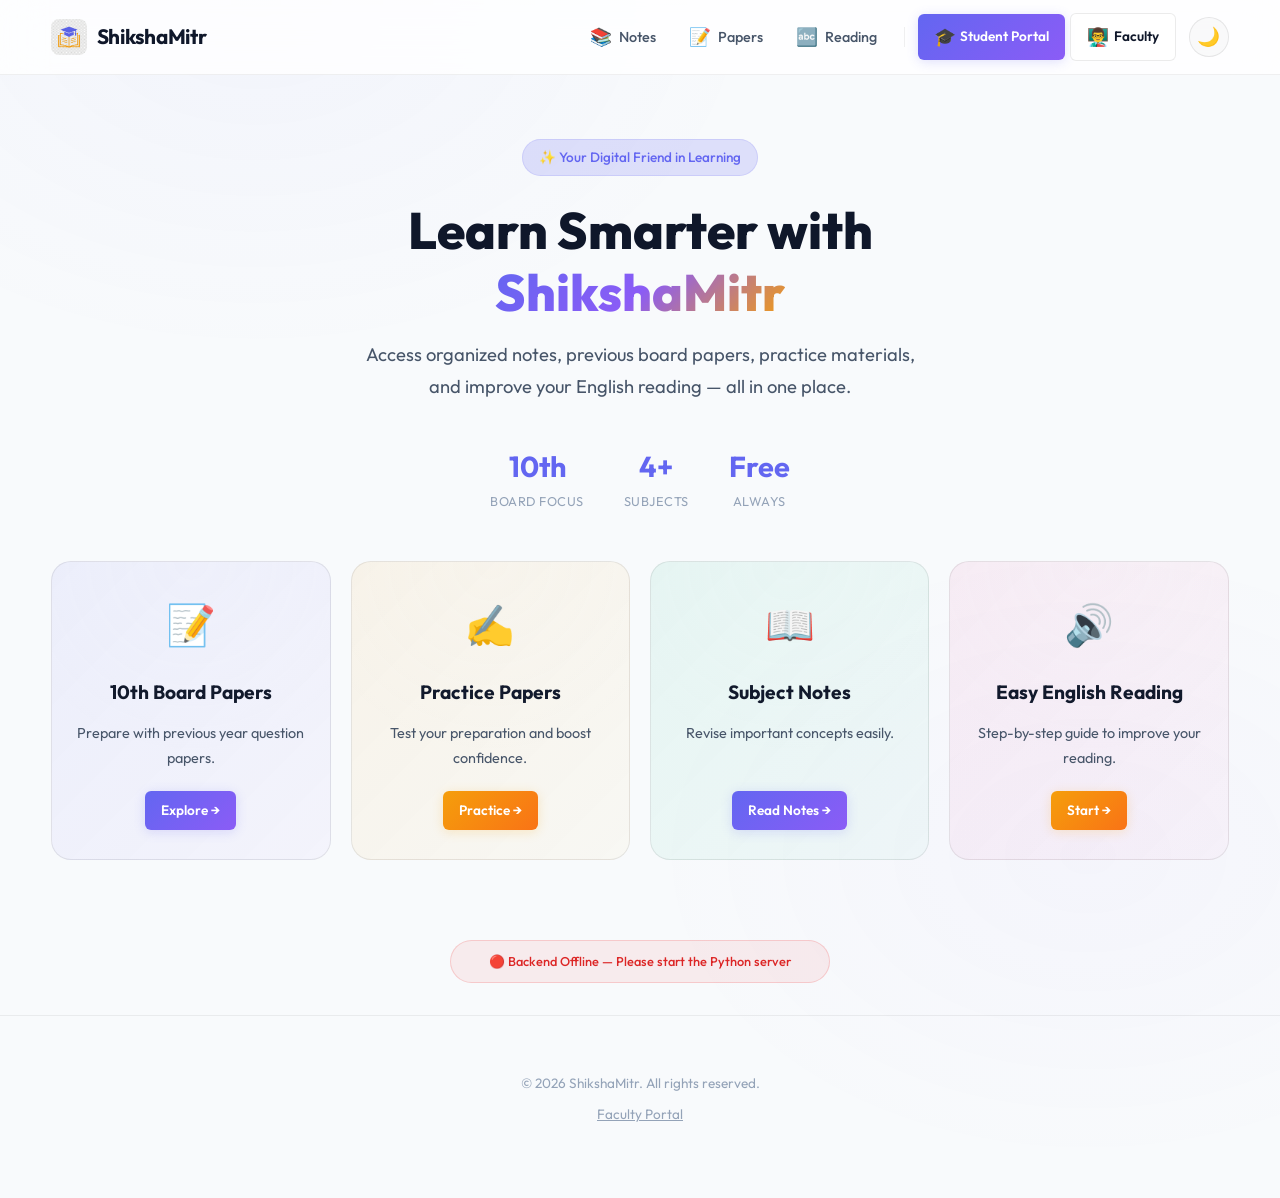
==== frontend/index.html @ e5d7d369 "feat: complete Phase 2 - real-time WebSockets, quizzes player and faculty quiz builder" ====
<!DOCTYPE html>
<html lang="en">
<head>
    <!-- Google tag (gtag.js) -->
    <script async src="https://www.googletagmanager.com/gtag/js?id=G-2N8TR3HLN2"></script>
    <script>
      window.dataLayer = window.dataLayer || [];
      function gtag(){dataLayer.push(arguments);}
      gtag('js', new Date());

      gtag('config', 'G-2N8TR3HLN2');
    </script>
    <meta charset="UTF-8">
    <meta name="viewport" content="width=device-width, initial-scale=1.0, viewport-fit=cover">
    <meta name="description" content="ShikshaMitr - Your digital friend in learning. Access notes, board papers, practice materials and improve English reading.">
    <meta name="theme-color" content="#6366F1">
    <meta name="apple-mobile-web-app-capable" content="yes">
    <meta name="apple-mobile-web-app-status-bar-style" content="default">
    <title>ShikshaMitr - Your Digital Friend in Learning</title>
    <link rel="icon" type="image/png" href="images/logo-icon.png">
    <link rel="apple-touch-icon" href="images/logo-icon.png">
    <link rel="manifest" href="manifest.json">
    <link rel="stylesheet" href="css/style.css">
    <script src="js/theme.js"></script>
</head>
<body>
    <header>
        <div class="container header-container">
            <a href="index.html" class="logo-link">
                <img src="images/logo-icon.png" alt="ShikshaMitr" class="header-logo">
                <span class="logo-text">ShikshaMitr</span>
            </a>
            <nav class="nav-links">
                <a href="materials.html?type=notes" class="nav-link">
                    <span class="nav-icon">📚</span>
                    <span>Notes</span>
                </a>
                <a href="materials.html?type=board_paper" class="nav-link">
                    <span class="nav-icon">📝</span>
                    <span>Papers</span>
                </a>
                <a href="reading.html" class="nav-link">
                    <span class="nav-icon">🔤</span>
                    <span>Reading</span>
                </a>
                <div style="width: 1px; height: 20px; background: var(--border-subtle); margin: 0 0.5rem;"></div>
                <a href="student-login.html" class="btn btn-primary btn-sm" style="display: flex; gap: 0.3rem;"><span class="nav-icon">🎓</span> Student Portal</a>
                <a href="faculty.html" class="btn btn-ghost btn-sm" style="display: flex; gap: 0.3rem;"><span class="nav-icon">👨‍🏫</span> Faculty</a>
                <button id="theme-toggle-btn" class="theme-toggle" aria-label="Toggle theme">🌙</button>
            </nav>
        </div>
    </header>

    <main class="container">
        <section class="hero">
            <div class="hero-badge">
                ✨ Your Digital Friend in Learning
            </div>
            <h1>
                Learn Smarter with<br>
                <span class="gradient-text">ShikshaMitr</span>
            </h1>
            <p>Access organized notes, previous board papers, practice materials, and improve your English reading — all in one place.</p>

            <div class="hero-stats">
                <div class="stat-item">
                    <div class="stat-number">10th</div>
                    <div class="stat-label">Board Focus</div>
                </div>
                <div class="stat-item">
                    <div class="stat-number">4+</div>
                    <div class="stat-label">Subjects</div>
                </div>
                <div class="stat-item">
                    <div class="stat-number">Free</div>
                    <div class="stat-label">Always</div>
                </div>
            </div>
        </section>

        <section class="features">
            <a href="materials.html?type=board_paper" class="feature-card" id="board-papers">
                <span class="card-icon">📝</span>
                <h3>10th Board Papers</h3>
                <p>Prepare with previous year question papers.</p>
                <span class="btn btn-sm">Explore →</span>
            </a>
            
            <a href="materials.html?type=practice_paper" class="feature-card" id="practice-papers">
                <span class="card-icon">✍️</span>
                <h3>Practice Papers</h3>
                <p>Test your preparation and boost confidence.</p>
                <span class="btn btn-sm btn-accent">Practice →</span>
            </a>

            <a href="materials.html?type=notes" class="feature-card" id="study-notes">
                <span class="card-icon">📖</span>
                <h3>Subject Notes</h3>
                <p>Revise important concepts easily.</p>
                <span class="btn btn-sm">Read Notes →</span>
            </a>

            <a href="reading.html" class="feature-card" id="english-reading">
                <span class="card-icon">🔊</span>
                <h3>Easy English Reading</h3>
                <p>Step-by-step guide to improve your reading.</p>
                <span class="btn btn-sm btn-accent">Start →</span>
            </a>
        </section>

        <section id="api-status-section" class="api-status hidden">
            <p id="api-message">Checking server status...</p>
        </section>
    </main>

    <footer>
        <div class="container text-center text-muted" style="padding-top: 1rem; padding-bottom: 2rem;">
            <p>&copy; 2026 ShikshaMitr. All rights reserved.</p>
            <p style="margin-top: 0.5rem; font-size: 0.85rem;"><a href="faculty.html" style="color: inherit; text-decoration: underline;">Faculty Portal</a></p>
        </div>
    </footer>

    <script src="js/ws-client.js"></script>
    <script src="js/app.js"></script>

    <!-- Bottom Navigation (Mobile) -->
    <nav class="bottom-nav">
        <a href="index.html" class="bottom-nav-link active">
            <span class="bnav-icon">🏠</span>
            Home
        </a>
        <a href="materials.html?type=notes" class="bottom-nav-link">
            <span class="bnav-icon">📚</span>
            Notes
        </a>
        <a href="student-login.html" class="bottom-nav-link">
            <span class="bnav-icon">🎓</span>
            Student
        </a>
        <a href="reading.html" class="bottom-nav-link">
            <span class="bnav-icon">🔤</span>
            Reading
        </a>
        <a href="faculty.html" class="bottom-nav-link">
            <span class="bnav-icon">👨‍🏫</span>
            Faculty
        </a>
        <button id="bottom-theme-toggle" class="bottom-nav-theme-btn" aria-label="Toggle theme">
            <span class="bnav-icon">🌙</span>
            Theme
        </button>
    </nav>
</body>
</html>
---- frontend/css/style.css ----
/* ============================
   ShikshaMitr Design System
   Light + Dark Theme Support
   Modern, Premium, Mobile-First
   ============================ */

@import url('https://fonts.googleapis.com/css2?family=Outfit:wght@300;400;500;600;700;800&display=swap');

/* --- Light Theme (Default) --- */
:root {
    /* Primary Palette */
    --primary: #6366F1;
    --primary-light: #818CF8;
    --primary-dark: #4F46E5;
    --primary-glow: rgba(99, 102, 241, 0.18);

    /* Accent */
    --accent: #F59E0B;
    --accent-light: #FBBF24;
    --accent-dark: #D97706;

    /* Surfaces */
    --bg-body: #F8FAFC;
    --bg-surface: rgba(0, 0, 0, 0.02);
    --bg-card: #FFFFFF;
    --bg-card-hover: #F1F5F9;
    --bg-glass: rgba(255, 255, 255, 0.7);
    --bg-header: rgba(255, 255, 255, 0.8);

    /* Text */
    --text-primary: #0F172A;
    --text-secondary: #475569;
    --text-muted: #94A3B8;

    /* Borders */
    --border-subtle: rgba(0, 0, 0, 0.06);
    --border-card: rgba(0, 0, 0, 0.08);

    /* Misc */
    --radius-sm: 8px;
    --radius-md: 14px;
    --radius-lg: 20px;
    --radius-xl: 28px;
    --shadow-card: 0 4px 24px rgba(0, 0, 0, 0.06);
    --shadow-card-hover: 0 8px 32px rgba(0, 0, 0, 0.1);
    --shadow-glow: 0 0 40px rgba(99, 102, 241, 0.1);
    --transition-fast: 0.2s cubic-bezier(0.4, 0, 0.2, 1);
    --transition-smooth: 0.4s cubic-bezier(0.4, 0, 0.2, 1);

    /* Card Gradient Overlays */
    --gradient-card-1: linear-gradient(135deg, rgba(99, 102, 241, 0.08), rgba(139, 92, 246, 0.04));
    --gradient-card-2: linear-gradient(135deg, rgba(245, 158, 11, 0.08), rgba(251, 191, 36, 0.04));
    --gradient-card-3: linear-gradient(135deg, rgba(16, 185, 129, 0.08), rgba(52, 211, 153, 0.04));
    --gradient-card-4: linear-gradient(135deg, rgba(236, 72, 153, 0.08), rgba(244, 114, 182, 0.04));

    /* Button Gradients */
    --gradient-btn: linear-gradient(135deg, var(--primary) 0%, #8B5CF6 100%);
    --gradient-accent-btn: linear-gradient(135deg, var(--accent) 0%, #F97316 100%);

    /* Gradient Text */
    --gradient-text: linear-gradient(135deg, var(--primary), #8B5CF6, var(--accent));

    /* Status */
    --status-ok-bg: rgba(16, 185, 129, 0.08);
    --status-ok-text: #059669;
    --status-ok-border: rgba(16, 185, 129, 0.2);
    --status-error-bg: rgba(239, 68, 68, 0.08);
    --status-error-text: #DC2626;
    --status-error-border: rgba(239, 68, 68, 0.2);

    /* Select dropdown */
    --select-arrow: url("data:image/svg+xml,%3Csvg xmlns='http://www.w3.org/2000/svg' width='12' height='12' fill='%23475569' viewBox='0 0 16 16'%3E%3Cpath d='M8 11L3 6h10z'/%3E%3C/svg%3E");
    --select-option-bg: #FFFFFF;

    /* Badge */
    --badge-standard-bg: rgba(99, 102, 241, 0.1);
    --badge-standard-text: var(--primary);
    --badge-subject-bg: rgba(245, 158, 11, 0.1);
    --badge-subject-text: var(--accent-dark);

    /* Reading Step */
    --step-completed-bg: rgba(16, 185, 129, 0.08);
    --step-completed-text: #059669;

    /* Ambient Glow */
    --ambient-1: rgba(99, 102, 241, 0.04);
    --ambient-2: rgba(139, 92, 246, 0.03);

    /* Theme toggle */
    --toggle-bg: var(--bg-surface);
    --toggle-icon-show: "🌙";
    --toggle-icon-hide: "☀️";
}

/* --- Dark Theme --- */
[data-theme="dark"] {
    --primary: #818CF8;
    --primary-light: #A5B4FC;
    --primary-dark: #6366F1;
    --primary-glow: rgba(129, 140, 248, 0.25);

    --accent: #FBBF24;
    --accent-light: #FCD34D;
    --accent-dark: #F59E0B;

    --bg-body: #0F0F1A;
    --bg-surface: rgba(255, 255, 255, 0.04);
    --bg-card: rgba(255, 255, 255, 0.06);
    --bg-card-hover: rgba(255, 255, 255, 0.1);
    --bg-glass: rgba(255, 255, 255, 0.08);
    --bg-header: rgba(15, 15, 26, 0.75);

    --text-primary: #F1F5F9;
    --text-secondary: #94A3B8;
    --text-muted: #64748B;

    --border-subtle: rgba(255, 255, 255, 0.06);
    --border-card: rgba(255, 255, 255, 0.08);

    --shadow-card: 0 4px 24px rgba(0, 0, 0, 0.3);
    --shadow-card-hover: 0 8px 32px rgba(0, 0, 0, 0.4);
    --shadow-glow: 0 0 40px rgba(129, 140, 248, 0.15);

    --gradient-card-1: linear-gradient(135deg, rgba(99, 102, 241, 0.15), rgba(139, 92, 246, 0.08));
    --gradient-card-2: linear-gradient(135deg, rgba(245, 158, 11, 0.15), rgba(251, 191, 36, 0.08));
    --gradient-card-3: linear-gradient(135deg, rgba(16, 185, 129, 0.15), rgba(52, 211, 153, 0.08));
    --gradient-card-4: linear-gradient(135deg, rgba(236, 72, 153, 0.15), rgba(244, 114, 182, 0.08));

    --gradient-text: linear-gradient(135deg, var(--primary-light), #C084FC, var(--accent-light));

    --status-ok-bg: rgba(16, 185, 129, 0.1);
    --status-ok-text: #34D399;
    --status-ok-border: rgba(16, 185, 129, 0.2);
    --status-error-bg: rgba(239, 68, 68, 0.1);
    --status-error-text: #F87171;
    --status-error-border: rgba(239, 68, 68, 0.2);

    --select-arrow: url("data:image/svg+xml,%3Csvg xmlns='http://www.w3.org/2000/svg' width='12' height='12' fill='%2394A3B8' viewBox='0 0 16 16'%3E%3Cpath d='M8 11L3 6h10z'/%3E%3C/svg%3E");
    --select-option-bg: #1E1E2E;

    --badge-standard-bg: rgba(129, 140, 248, 0.15);
    --badge-standard-text: var(--primary-light);
    --badge-subject-bg: rgba(251, 191, 36, 0.15);
    --badge-subject-text: var(--accent-light);

    --step-completed-bg: rgba(16, 185, 129, 0.1);
    --step-completed-text: #34D399;

    --ambient-1: rgba(99, 102, 241, 0.08);
    --ambient-2: rgba(139, 92, 246, 0.06);
}

/* --- Reset & Base --- */
*, *::before, *::after {
    margin: 0;
    padding: 0;
    box-sizing: border-box;
}

html {
    scroll-behavior: smooth;
}

body {
    font-family: 'Outfit', -apple-system, BlinkMacSystemFont, sans-serif;
    background-color: var(--bg-body);
    color: var(--text-primary);
    line-height: 1.7;
    min-height: 100vh;
    overflow-x: hidden;
    position: relative;
    transition: background-color 0.3s ease, color 0.3s ease;
}

/* Ambient background glow */
body::before {
    content: '';
    position: fixed;
    top: -40%;
    left: -20%;
    width: 80%;
    height: 80%;
    background: radial-gradient(ellipse, var(--ambient-1) 0%, transparent 70%);
    pointer-events: none;
    z-index: 0;
}

body::after {
    content: '';
    position: fixed;
    bottom: -30%;
    right: -20%;
    width: 70%;
    height: 70%;
    background: radial-gradient(ellipse, var(--ambient-2) 0%, transparent 70%);
    pointer-events: none;
    z-index: 0;
}

.container {
    width: 92%;
    max-width: 1200px;
    margin: 0 auto;
    position: relative;
    z-index: 1;
}

a {
    text-decoration: none;
    color: inherit;
}

/* --- Header / Navbar --- */
header {
    position: sticky;
    top: 0;
    z-index: 100;
    background: var(--bg-header);
    backdrop-filter: blur(20px);
    -webkit-backdrop-filter: blur(20px);
    border-bottom: 1px solid var(--border-subtle);
    padding: 0.8rem 0;
    transition: background-color 0.3s ease;
}

.header-container {
    display: flex;
    justify-content: space-between;
    align-items: center;
}

.logo-link {
    display: flex;
    align-items: center;
    gap: 0.6rem;
    text-decoration: none;
    color: inherit;
    transition: var(--transition-fast);
}

.logo-link:hover {
    opacity: 0.85;
}

.header-logo {
    height: 36px;
    width: 36px;
    object-fit: contain;
    border-radius: 8px;
    transition: var(--transition-fast);
}

.logo-text {
    font-size: 1.3rem;
    font-weight: 700;
    color: var(--text-primary);
    letter-spacing: -0.3px;
}

.nav-links {
    display: flex;
    align-items: center;
    gap: 0.3rem;
}

.nav-link {
    display: inline-flex;
    align-items: center;
    gap: 0.4rem;
    padding: 0.5rem 0.9rem;
    border-radius: var(--radius-sm);
    font-size: 0.9rem;
    font-weight: 500;
    color: var(--text-secondary);
    transition: var(--transition-fast);
}

.nav-link:hover {
    color: var(--text-primary);
    background: var(--bg-glass);
}

.nav-link.active {
    color: var(--primary);
    background: var(--primary-glow);
}

.nav-icon {
    font-size: 1.1rem;
}

/* Theme Toggle */
.theme-toggle {
    background: var(--bg-surface);
    border: 1px solid var(--border-card);
    width: 40px;
    height: 40px;
    border-radius: 50%;
    cursor: pointer;
    display: flex;
    align-items: center;
    justify-content: center;
    font-size: 1.15rem;
    transition: var(--transition-fast);
    flex-shrink: 0;
    margin-left: 0.5rem;
}

.theme-toggle:hover {
    background: var(--bg-card-hover);
    border-color: var(--primary);
    transform: rotate(15deg);
}

/* --- Hero Section --- */
.hero {
    text-align: center;
    padding: 4rem 0 3rem;
    position: relative;
}

.hero-badge {
    display: inline-flex;
    align-items: center;
    gap: 0.5rem;
    background: var(--primary-glow);
    border: 1px solid rgba(99, 102, 241, 0.15);
    color: var(--primary);
    padding: 0.4rem 1rem;
    border-radius: 50px;
    font-size: 0.85rem;
    font-weight: 500;
    margin-bottom: 1.5rem;
    animation: fadeInDown 0.6s ease-out;
}

.hero h1 {
    font-size: clamp(2rem, 5vw, 3.2rem);
    font-weight: 800;
    line-height: 1.2;
    margin-bottom: 1rem;
    animation: fadeInUp 0.6s ease-out 0.1s both;
}

.hero h1 .gradient-text {
    background: var(--gradient-text);
    -webkit-background-clip: text;
    -webkit-text-fill-color: transparent;
    background-clip: text;
}

.hero p {
    color: var(--text-secondary);
    font-size: 1.15rem;
    max-width: 560px;
    margin: 0 auto 2rem;
    animation: fadeInUp 0.6s ease-out 0.2s both;
}

.hero-stats {
    display: flex;
    justify-content: center;
    gap: 2.5rem;
    margin-top: 2.5rem;
    animation: fadeInUp 0.6s ease-out 0.4s both;
}

.stat-item {
    text-align: center;
}

.stat-number {
    font-size: 1.8rem;
    font-weight: 700;
    color: var(--primary);
}

.stat-label {
    font-size: 0.8rem;
    color: var(--text-muted);
    text-transform: uppercase;
    letter-spacing: 0.5px;
}

/* --- Feature Cards --- */
.features {
    display: grid;
    grid-template-columns: 1fr;
    gap: 1.25rem;
    padding-bottom: 4rem;
}

@media (min-width: 600px) {
    .features {
        grid-template-columns: repeat(2, 1fr);
    }
}

@media (min-width: 1024px) {
    .features {
        grid-template-columns: repeat(4, 1fr);
    }
}

.feature-card {
    position: relative;
    background: var(--bg-card);
    border: 1px solid var(--border-card);
    padding: 1.8rem 1.5rem;
    border-radius: var(--radius-lg);
    text-align: center;
    transition: var(--transition-smooth);
    display: flex;
    flex-direction: column;
    align-items: center;
    gap: 0.8rem;
    overflow: hidden;
    cursor: pointer;
    animation: fadeInUp 0.5s ease-out both;
}

.feature-card:nth-child(1) { animation-delay: 0.1s; background: var(--gradient-card-1); }
.feature-card:nth-child(2) { animation-delay: 0.2s; background: var(--gradient-card-2); }
.feature-card:nth-child(3) { animation-delay: 0.3s; background: var(--gradient-card-3); }
.feature-card:nth-child(4) { animation-delay: 0.4s; background: var(--gradient-card-4); }

.feature-card::before {
    content: '';
    position: absolute;
    inset: 0;
    border-radius: inherit;
    background: radial-gradient(circle at 50% 0%, rgba(255,255,255,0.04) 0%, transparent 60%);
    pointer-events: none;
}

.feature-card:hover {
    transform: translateY(-6px);
    border-color: rgba(99, 102, 241, 0.2);
    box-shadow: var(--shadow-card-hover), var(--shadow-glow);
}

.card-icon {
    font-size: 2.5rem;
    margin-bottom: 0.3rem;
    display: block;
}

.feature-card h3 {
    font-size: 1.2rem;
    font-weight: 700;
    color: var(--text-primary);
}

.feature-card p {
    color: var(--text-secondary);
    font-size: 0.9rem;
    flex-grow: 1;
    margin-bottom: 0.5rem;
}

/* --- Buttons --- */
.btn {
    display: inline-flex;
    align-items: center;
    justify-content: center;
    gap: 0.5rem;
    background: var(--gradient-btn);
    color: white;
    border: none;
    padding: 0.7rem 1.6rem;
    font-size: 0.95rem;
    font-weight: 600;
    border-radius: var(--radius-sm);
    cursor: pointer;
    transition: var(--transition-fast);
    font-family: 'Outfit', sans-serif;
    box-shadow: 0 2px 12px rgba(99, 102, 241, 0.2);
    text-decoration: none;
}

.btn:hover {
    transform: translateY(-2px);
    box-shadow: 0 4px 20px rgba(99, 102, 241, 0.35);
}

.btn:active {
    transform: translateY(0);
}

.btn-accent {
    background: var(--gradient-accent-btn);
    box-shadow: 0 2px 12px rgba(245, 158, 11, 0.2);
}

.btn-accent:hover {
    box-shadow: 0 4px 20px rgba(245, 158, 11, 0.35);
}

.btn-ghost {
    background: var(--bg-glass);
    border: 1px solid var(--border-card);
    box-shadow: none;
    color: var(--text-primary);
}

.btn-ghost:hover {
    background: var(--bg-card-hover);
    box-shadow: none;
    border-color: var(--primary);
}

.btn-sm {
    padding: 0.5rem 1rem;
    font-size: 0.85rem;
    border-radius: 6px;
}

/* --- Utilities --- */
.hidden {
    display: none !important;
}

.section-title {
    text-align: center;
    margin-bottom: 0.5rem;
    font-size: 1.8rem;
    font-weight: 700;
}

.section-subtitle {
    text-align: center;
    color: var(--text-secondary);
    margin-bottom: 2rem;
    font-size: 1rem;
}

/* --- API Status (pill) --- */
.api-status {
    text-align: center;
    padding: 0.6rem 1.2rem;
    margin: 1rem auto;
    border-radius: 50px;
    font-weight: 500;
    font-size: 0.8rem;
    max-width: 380px;
    border: 1px solid var(--border-subtle);
}

.status-ok {
    background: var(--status-ok-bg);
    color: var(--status-ok-text);
    border-color: var(--status-ok-border);
}

.status-error {
    background: var(--status-error-bg);
    color: var(--status-error-text);
    border-color: var(--status-error-border);
}

/* --- Footer --- */
footer {
    text-align: center;
    padding: 2.5rem 0;
    color: var(--text-muted);
    font-size: 0.85rem;
    border-top: 1px solid var(--border-subtle);
    margin-top: 2rem;
}

footer a {
    color: var(--primary);
    transition: var(--transition-fast);
}

footer a:hover {
    color: var(--accent);
}

/* ============================
   Materials Page
   ============================ */

.page-header {
    text-align: center;
    padding: 3rem 0 2rem;
}

.page-header h1 {
    font-size: 2rem;
    font-weight: 700;
    margin-bottom: 0.5rem;
}

.page-header p {
    color: var(--text-secondary);
}

.back-link {
    display: inline-flex;
    align-items: center;
    gap: 0.4rem;
    color: var(--text-secondary);
    font-size: 0.9rem;
    margin-bottom: 1rem;
    transition: var(--transition-fast);
}

.back-link:hover {
    color: var(--primary);
}

/* Filters */
.filters {
    display: flex;
    justify-content: center;
    gap: 0.75rem;
    flex-wrap: wrap;
    margin-top: 1.5rem;
}

.filter-select {
    appearance: none;
    background: var(--bg-glass);
    border: 1px solid var(--border-card);
    color: var(--text-primary);
    padding: 0.6rem 2.2rem 0.6rem 1rem;
    border-radius: var(--radius-sm);
    font-family: 'Outfit', sans-serif;
    font-size: 0.9rem;
    cursor: pointer;
    transition: var(--transition-fast);
    background-image: var(--select-arrow);
    background-repeat: no-repeat;
    background-position: right 0.7rem center;
}

.filter-select:hover, .filter-select:focus {
    border-color: var(--primary);
    outline: none;
    box-shadow: 0 0 0 3px var(--primary-glow);
}

.filter-select option {
    background: var(--select-option-bg);
    color: var(--text-primary);
}

/* Materials List */
.materials-list {
    display: grid;
    grid-template-columns: 1fr;
    gap: 1rem;
    padding-bottom: 3rem;
}

@media (min-width: 768px) {
    .materials-list {
        grid-template-columns: repeat(2, 1fr);
    }
}

.material-item-card {
    background: var(--bg-card);
    border: 1px solid var(--border-card);
    padding: 1.2rem 1.5rem;
    border-radius: var(--radius-md);
    display: flex;
    justify-content: space-between;
    align-items: center;
    gap: 1rem;
    transition: var(--transition-fast);
}

.material-item-card:hover {
    background: var(--bg-card-hover);
    border-color: rgba(99, 102, 241, 0.15);
    transform: translateY(-2px);
    box-shadow: var(--shadow-card);
}

.material-info h4 {
    color: var(--text-primary);
    font-weight: 600;
    margin-bottom: 0.4rem;
}

.badge {
    display: inline-block;
    padding: 0.15rem 0.6rem;
    border-radius: 50px;
    font-size: 0.75rem;
    font-weight: 500;
    margin-right: 0.4rem;
}

.badge-standard {
    background: var(--badge-standard-bg);
    color: var(--badge-standard-text);
}

.badge-subject {
    background: var(--badge-subject-bg);
    color: var(--badge-subject-text);
}

.empty-state {
    text-align: center;
    padding: 4rem 2rem;
    color: var(--text-muted);
    grid-column: 1 / -1;
}

.empty-state .empty-icon {
    font-size: 3rem;
    margin-bottom: 1rem;
    display: block;
}

.error-msg {
    text-align: center;
    padding: 2rem;
    color: var(--status-error-text);
    grid-column: 1 / -1;
}

/* ============================
   Reading Page
   ============================ */

.reading-header {
    text-align: center;
    padding: 3rem 0 1.5rem;
}

.reading-header h1 {
    font-size: 2rem;
    font-weight: 700;
}

.reading-header p {
    color: var(--text-secondary);
    margin-top: 0.4rem;
}

.reading-workspace {
    max-width: 720px;
    margin: 0 auto 3rem;
    background: var(--bg-card);
    border: 1px solid var(--border-card);
    padding: 2rem;
    border-radius: var(--radius-lg);
    box-shadow: var(--shadow-card);
    transition: background-color 0.3s ease, border-color 0.3s ease;
}

.controls {
    display: flex;
    justify-content: space-between;
    align-items: center;
    gap: 1rem;
    margin-bottom: 1.5rem;
    padding-bottom: 1.2rem;
    border-bottom: 1px solid var(--border-subtle);
    flex-wrap: wrap;
}

.controls label {
    color: var(--text-secondary);
    font-weight: 500;
    font-size: 0.9rem;
}

.controls select {
    appearance: none;
    background: var(--bg-glass);
    border: 1px solid var(--border-card);
    color: var(--text-primary);
    padding: 0.5rem 2rem 0.5rem 0.8rem;
    border-radius: var(--radius-sm);
    font-family: 'Outfit', sans-serif;
    font-size: 0.9rem;
    cursor: pointer;
    transition: var(--transition-fast);
    background-image: var(--select-arrow);
    background-repeat: no-repeat;
    background-position: right 0.7rem center;
}

.controls select:focus {
    outline: none;
    border-color: var(--primary);
    box-shadow: 0 0 0 3px var(--primary-glow);
}

.controls select option {
    background: var(--select-option-bg);
    color: var(--text-primary);
}

/* Progress Steps */
.progress-bar {
    display: flex;
    gap: 0.25rem;
    margin-bottom: 2rem;
}

.step {
    flex: 1;
    text-align: center;
    padding: 0.6rem 0.3rem;
    color: var(--text-muted);
    font-size: 0.8rem;
    font-weight: 500;
    border-radius: var(--radius-sm);
    background: var(--bg-surface);
    transition: var(--transition-smooth);
    position: relative;
}

.step.active {
    color: white;
    background: var(--gradient-btn);
    box-shadow: 0 2px 12px var(--primary-glow);
    font-weight: 600;
}

.step.completed {
    color: var(--step-completed-text);
    background: var(--step-completed-bg);
}

/* Lesson Display */
.lesson-content {
    text-align: center;
    padding: 2.5rem 1rem;
}

.display-text {
    font-size: clamp(2rem, 6vw, 3.5rem);
    font-weight: 700;
    margin-bottom: 2rem;
    color: var(--text-primary);
    line-height: 1.3;
    min-height: 4rem;
    display: flex;
    align-items: center;
    justify-content: center;
    transition: var(--transition-smooth);
}

.action-buttons {
    display: flex;
    justify-content: center;
    gap: 0.75rem;
    flex-wrap: wrap;
}

/* Lesson completed state */
.lesson-complete {
    padding: 3rem 1rem;
    text-align: center;
}

.lesson-complete .complete-icon {
    font-size: 4rem;
    margin-bottom: 1rem;
    display: block;
}

.lesson-complete h2 {
    font-size: 1.5rem;
    margin-bottom: 0.5rem;
    color: var(--step-completed-text);
}

.lesson-complete p {
    color: var(--text-secondary);
}

/* ============================
   Animations
   ============================ */

@keyframes fadeInUp {
    from {
        opacity: 0;
        transform: translateY(20px);
    }
    to {
        opacity: 1;
        transform: translateY(0);
    }
}

@keyframes fadeInDown {
    from {
        opacity: 0;
        transform: translateY(-15px);
    }
    to {
        opacity: 1;
        transform: translateY(0);
    }
}

@keyframes pulse {
    0%, 100% { transform: scale(1); }
    50% { transform: scale(1.05); }
}

@keyframes shimmer {
    0% { background-position: -200% center; }
    100% { background-position: 200% center; }
}

.animate-pulse {
    animation: pulse 2s ease-in-out infinite;
}

/* --- Skeleton Loading --- */
.skeleton {
    background: linear-gradient(90deg, var(--bg-card) 25%, var(--bg-card-hover) 50%, var(--bg-card) 75%);
    background-size: 200% 100%;
    animation: shimmer 1.5s infinite;
    border-radius: var(--radius-md);
    min-height: 80px;
}

/* ============================
   Mobile-First Responsive
   (All users are mobile)
   ============================ */

/* --- Bottom Navigation (Mobile) --- */
.bottom-nav {
    display: none; /* Hidden on desktop */
}

/* Mobile: <= 768px */
@media (max-width: 768px) {

    /* Safe area for notched phones (iPhone X+) */
    body {
        padding-bottom: calc(70px + env(safe-area-inset-bottom, 0px));
    }

    /* Hide top nav links on mobile, show bottom nav */
    .nav-links {
        display: none !important;
    }

    .bottom-nav {
        display: flex;
        position: fixed;
        bottom: 0;
        left: 0;
        right: 0;
        z-index: 200;
        background: var(--bg-header);
        backdrop-filter: blur(20px);
        -webkit-backdrop-filter: blur(20px);
        border-top: 1px solid var(--border-subtle);
        padding: 0.4rem 0.5rem;
        padding-bottom: calc(0.4rem + env(safe-area-inset-bottom, 0px));
        justify-content: space-around;
        align-items: center;
    }

    .bottom-nav-link {
        display: flex;
        flex-direction: column;
        align-items: center;
        gap: 0.15rem;
        padding: 0.4rem 0.8rem;
        border-radius: var(--radius-sm);
        color: var(--text-muted);
        font-size: 0.65rem;
        font-weight: 500;
        text-decoration: none;
        transition: var(--transition-fast);
        min-width: 56px;
        /* 44px min touch target */
        min-height: 44px;
        justify-content: center;
    }

    .bottom-nav-link .bnav-icon {
        font-size: 1.3rem;
        line-height: 1;
    }

    .bottom-nav-link.active {
        color: var(--primary);
    }

    .bottom-nav-link:active {
        transform: scale(0.92);
    }

    .bottom-nav-theme-btn {
        display: flex;
        flex-direction: column;
        align-items: center;
        gap: 0.15rem;
        background: none;
        border: none;
        padding: 0.4rem 0.8rem;
        border-radius: var(--radius-sm);
        color: var(--text-muted);
        font-size: 0.65rem;
        font-weight: 500;
        cursor: pointer;
        min-width: 56px;
        min-height: 44px;
        justify-content: center;
        font-family: 'Outfit', sans-serif;
    }

    .bottom-nav-theme-btn .bnav-icon {
        font-size: 1.3rem;
        line-height: 1;
    }

    /* Header simplification on mobile */
    header {
        padding: 0.6rem 0;
    }

    .header-container {
        justify-content: center;
    }

    .header-logo {
        height: 32px;
        width: 32px;
    }

    .logo-text {
        font-size: 1.15rem;
    }

    /* Hero mobile tweaks */
    .hero {
        padding: 2.5rem 0 2rem;
    }

    .hero-badge {
        font-size: 0.78rem;
        padding: 0.35rem 0.8rem;
    }

    .hero h1 {
        font-size: 1.7rem;
    }

    .hero p {
        font-size: 1rem;
        margin-bottom: 1.5rem;
    }

    .hero-stats {
        gap: 1.5rem;
        margin-top: 1.5rem;
    }

    .stat-number {
        font-size: 1.4rem;
    }

    .stat-label {
        font-size: 0.7rem;
    }

    /* Feature cards: 2-column on mobile */
    .features {
        grid-template-columns: repeat(2, 1fr);
        gap: 0.75rem;
        padding-bottom: 2rem;
    }

    .feature-card {
        padding: 1.2rem 1rem;
        border-radius: var(--radius-md);
        gap: 0.5rem;
    }

    .card-icon {
        font-size: 2rem;
        margin-bottom: 0;
    }

    .feature-card h3 {
        font-size: 0.95rem;
    }

    .feature-card p {
        font-size: 0.78rem;
        margin-bottom: 0.3rem;
    }

    .feature-card .btn-sm {
        padding: 0.4rem 0.8rem;
        font-size: 0.75rem;
        width: 100%;
    }

    /* Container */
    .container {
        width: 94%;
    }

    /* Buttons: larger touch targets */
    .btn {
        padding: 0.8rem 1.6rem;
        font-size: 1rem;
        min-height: 44px;
    }

    .btn-ghost {
        min-height: 44px;
    }

    /* Page headers */
    .page-header {
        padding: 2rem 0 1.5rem;
    }

    .page-header h1 {
        font-size: 1.5rem;
    }

    .reading-header {
        padding: 2rem 0 1rem;
    }

    .reading-header h1 {
        font-size: 1.5rem;
    }

    /* Filters: full width */
    .filters {
        flex-direction: column;
        align-items: stretch;
    }

    .filter-select {
        width: 100%;
        padding: 0.7rem 2.2rem 0.7rem 1rem;
        font-size: 1rem;
        min-height: 44px;
    }

    /* Materials list: single column on small mobile */
    .materials-list {
        grid-template-columns: 1fr;
        gap: 0.75rem;
    }

    .material-item-card {
        padding: 1rem 1.2rem;
        flex-direction: column;
        align-items: flex-start;
        gap: 0.75rem;
    }

    .material-item-card .btn {
        width: 100%;
        text-align: center;
    }

    /* Reading workspace */
    .reading-workspace {
        padding: 1.2rem;
        border-radius: var(--radius-md);
        margin-bottom: 1.5rem;
    }

    .controls {
        flex-direction: column;
        align-items: stretch;
        gap: 0.75rem;
    }

    .controls select {
        width: 100%;
        min-height: 44px;
        font-size: 1rem;
    }

    .controls .btn {
        width: 100%;
    }

    .progress-bar {
        gap: 0.2rem;
    }

    .step {
        font-size: 0.68rem;
        padding: 0.5rem 0.15rem;
        border-radius: 6px;
    }

    .display-text {
        font-size: 2rem;
        min-height: 3rem;
        margin-bottom: 1.5rem;
    }

    .action-buttons {
        flex-direction: column;
        gap: 0.5rem;
    }

    .action-buttons .btn {
        width: 100%;
    }

    /* Footer spacing */
    footer {
        padding: 1.5rem 0;
        margin-top: 1rem;
        font-size: 0.8rem;
    }

    /* API status */
    .api-status {
        font-size: 0.75rem;
        padding: 0.5rem 1rem;
    }

    /* Back link */
    .back-link {
        font-size: 0.85rem;
    }
}

/* Very small phones (< 380px) */
@media (max-width: 380px) {
    .hero h1 {
        font-size: 1.45rem;
    }

    .features {
        grid-template-columns: 1fr;
    }

    .feature-card {
        flex-direction: row;
        text-align: left;
        gap: 1rem;
        padding: 1rem;
    }

    .card-icon {
        font-size: 2rem;
        flex-shrink: 0;
    }

    .feature-card .btn-sm {
        display: none;
    }

    .stat-number {
        font-size: 1.2rem;
    }
}

/* Tablet (769px - 1024px) */
@media (min-width: 769px) and (max-width: 1024px) {
    .features {
        grid-template-columns: repeat(2, 1fr);
    }
}
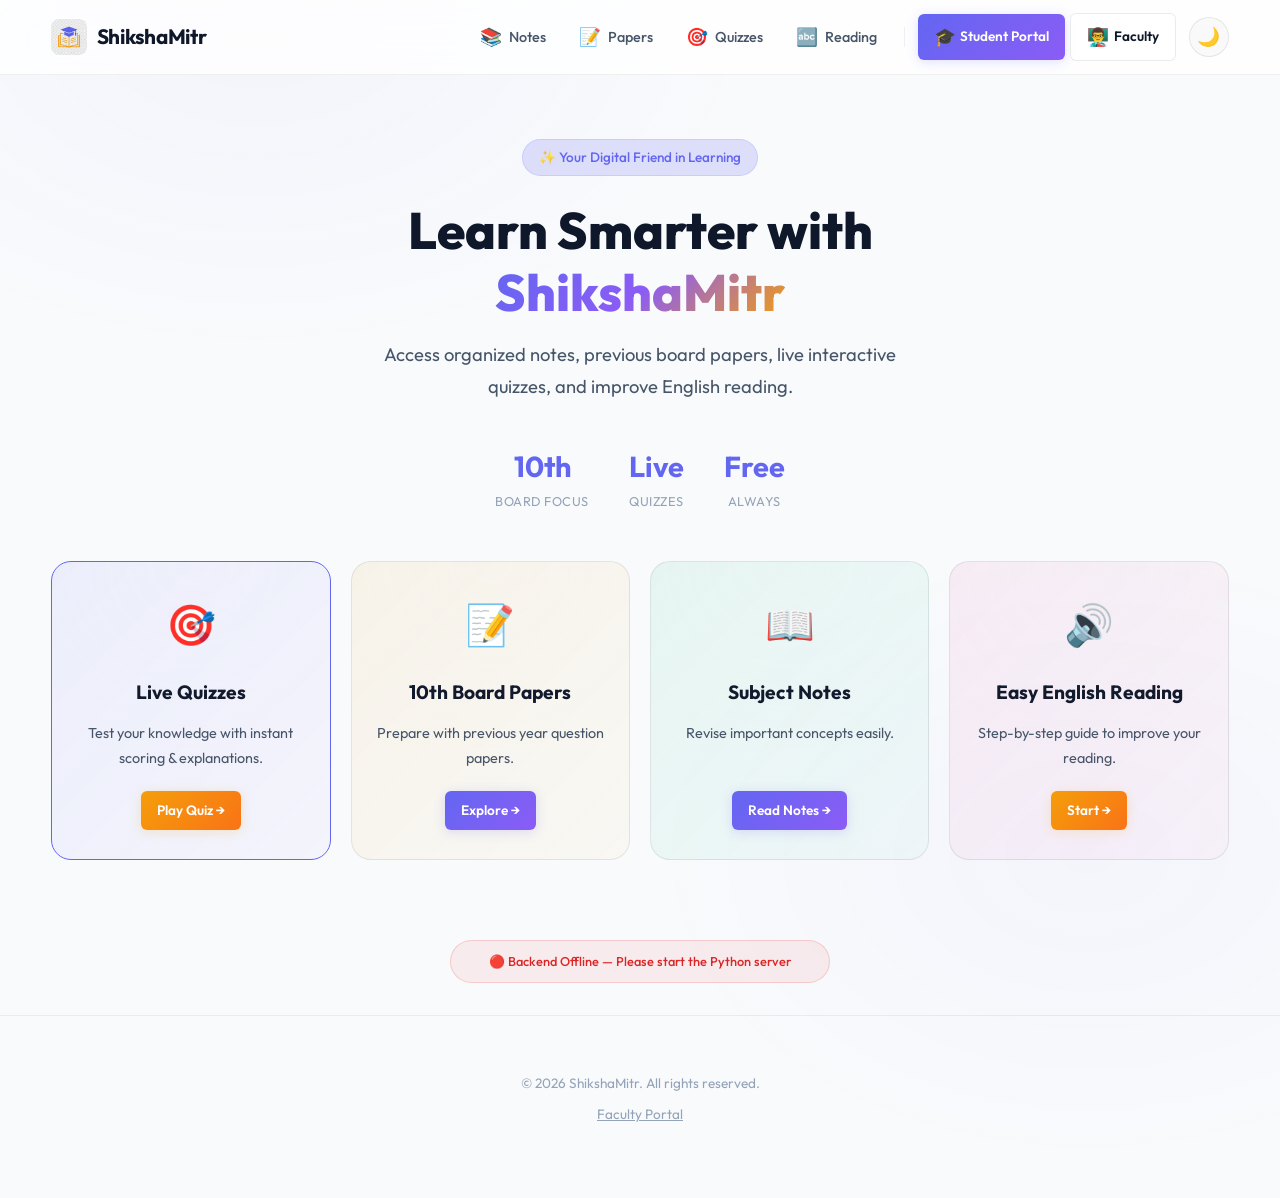
==== commit 4248a91d: "feat(quizzes): display live quizzes on student dashboard, homepage, and link in navigation" ====
--- a/frontend/index.html
+++ b/frontend/index.html
@@ -39,6 +39,10 @@
                     <span class="nav-icon">📝</span>
                     <span>Papers</span>
                 </a>
+                <a href="quiz.html" class="nav-link">
+                    <span class="nav-icon">🎯</span>
+                    <span>Quizzes</span>
+                </a>
                 <a href="reading.html" class="nav-link">
                     <span class="nav-icon">🔤</span>
                     <span>Reading</span>
@@ -60,7 +64,7 @@
                 Learn Smarter with<br>
                 <span class="gradient-text">ShikshaMitr</span>
             </h1>
-            <p>Access organized notes, previous board papers, practice materials, and improve your English reading — all in one place.</p>
+            <p>Access organized notes, previous board papers, live interactive quizzes, and improve English reading.</p>
 
             <div class="hero-stats">
                 <div class="stat-item">
@@ -68,8 +72,8 @@
                     <div class="stat-label">Board Focus</div>
                 </div>
                 <div class="stat-item">
-                    <div class="stat-number">4+</div>
-                    <div class="stat-label">Subjects</div>
+                    <div class="stat-number">Live</div>
+                    <div class="stat-label">Quizzes</div>
                 </div>
                 <div class="stat-item">
                     <div class="stat-number">Free</div>
@@ -79,18 +83,18 @@
         </section>
 
         <section class="features">
+            <a href="quiz.html" class="feature-card" id="practice-papers" style="border-color: var(--primary);">
+                <span class="card-icon">🎯</span>
+                <h3>Live Quizzes</h3>
+                <p>Test your knowledge with instant scoring & explanations.</p>
+                <span class="btn btn-sm btn-accent">Play Quiz →</span>
+            </a>
+
             <a href="materials.html?type=board_paper" class="feature-card" id="board-papers">
                 <span class="card-icon">📝</span>
                 <h3>10th Board Papers</h3>
                 <p>Prepare with previous year question papers.</p>
                 <span class="btn btn-sm">Explore →</span>
-            </a>
-            
-            <a href="materials.html?type=practice_paper" class="feature-card" id="practice-papers">
-                <span class="card-icon">✍️</span>
-                <h3>Practice Papers</h3>
-                <p>Test your preparation and boost confidence.</p>
-                <span class="btn btn-sm btn-accent">Practice →</span>
             </a>
 
             <a href="materials.html?type=notes" class="feature-card" id="study-notes">
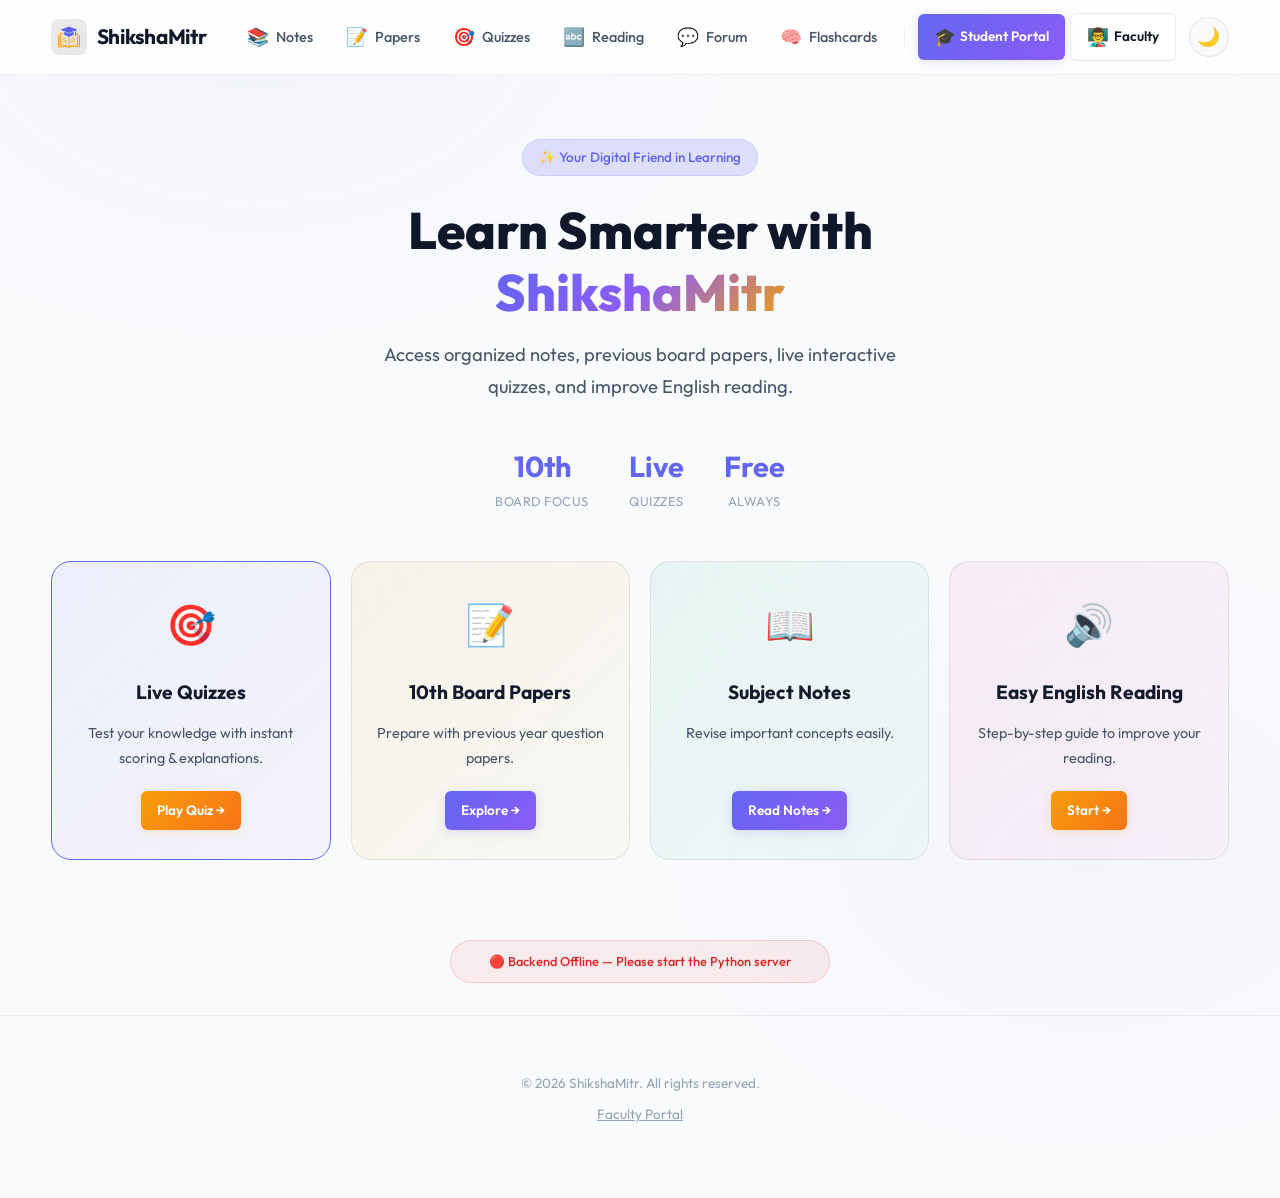
==== commit 115592eb: "feat: Add Peer Forums, Flashcards, and Gamification" ====
--- a/frontend/index.html
+++ b/frontend/index.html
@@ -14,7 +14,7 @@
     <meta name="viewport" content="width=device-width, initial-scale=1.0, viewport-fit=cover">
     <meta name="description" content="ShikshaMitr - Your digital friend in learning. Access notes, board papers, practice materials and improve English reading.">
     <meta name="theme-color" content="#6366F1">
-    <meta name="apple-mobile-web-app-capable" content="yes">
+    <meta name="mobile-web-app-capable" content="yes">
     <meta name="apple-mobile-web-app-status-bar-style" content="default">
     <title>ShikshaMitr - Your Digital Friend in Learning</title>
     <link rel="icon" type="image/png" href="images/logo-icon.png">
@@ -46,6 +46,14 @@
                 <a href="reading.html" class="nav-link">
                     <span class="nav-icon">🔤</span>
                     <span>Reading</span>
+                </a>
+                <a href="forum.html" class="nav-link">
+                    <span class="nav-icon">💬</span>
+                    <span>Forum</span>
+                </a>
+                <a href="flashcards.html" class="nav-link">
+                    <span class="nav-icon">🧠</span>
+                    <span>Flashcards</span>
                 </a>
                 <div style="width: 1px; height: 20px; background: var(--border-subtle); margin: 0 0.5rem;"></div>
                 <a href="student-login.html" class="btn btn-primary btn-sm" style="display: flex; gap: 0.3rem;"><span class="nav-icon">🎓</span> Student Portal</a>
--- a/frontend/css/style.css
+++ b/frontend/css/style.css
@@ -1236,6 +1236,197 @@
     }
 }
 
+/* ============================
+   Mobile Bottom Navigation Bar
+   ============================ */
+.bottom-nav {
+    display: none;
+    position: fixed;
+    bottom: 0;
+    left: 0;
+    right: 0;
+    height: calc(64px + env(safe-area-inset-bottom, 0px));
+    padding-bottom: env(safe-area-inset-bottom, 0px);
+    background: var(--bg-header);
+    backdrop-filter: blur(20px);
+    -webkit-backdrop-filter: blur(20px);
+    border-top: 1px solid var(--border-subtle);
+    z-index: 1000;
+    justify-content: space-around;
+    align-items: center;
+    box-shadow: 0 -4px 20px rgba(0, 0, 0, 0.08);
+}
+
+.bottom-nav-link {
+    display: flex;
+    flex-direction: column;
+    align-items: center;
+    justify-content: center;
+    gap: 2px;
+    font-size: 0.72rem;
+    font-weight: 500;
+    color: var(--text-secondary);
+    text-decoration: none;
+    padding: 6px 10px;
+    border-radius: var(--radius-sm);
+    transition: var(--transition-fast);
+    flex: 1;
+    text-align: center;
+    max-width: 72px;
+}
+
+.bottom-nav-link:hover {
+    color: var(--primary);
+}
+
+.bottom-nav-link.active {
+    color: var(--primary);
+    font-weight: 700;
+    background: var(--primary-glow);
+}
+
+.bnav-icon {
+    font-size: 1.25rem;
+    line-height: 1;
+    display: block;
+}
+
+.bottom-nav-theme-btn {
+    background: none;
+    border: none;
+    font-family: inherit;
+    cursor: pointer;
+    display: flex;
+    flex-direction: column;
+    align-items: center;
+    justify-content: center;
+    gap: 2px;
+    color: var(--text-secondary);
+    font-size: 0.72rem;
+    font-weight: 500;
+    padding: 6px 10px;
+    flex: 1;
+    max-width: 72px;
+    border-radius: var(--radius-sm);
+    transition: var(--transition-fast);
+}
+
+.bottom-nav-theme-btn:hover {
+    color: var(--primary);
+    background: var(--bg-surface);
+}
+
+/* ============================
+   100% Mobile Optimization Rules
+   ============================ */
+@media (max-width: 768px) {
+    /* Show fixed bottom navigation on mobile */
+    .bottom-nav {
+        display: flex;
+    }
+
+    /* Add bottom padding to body so content isn't covered by bottom nav */
+    body {
+        padding-bottom: calc(75px + env(safe-area-inset-bottom, 0px));
+    }
+
+    /* Hide desktop nav links on mobile to prevent squishing the header */
+    .nav-links .nav-link {
+        display: none !important;
+    }
+
+    .nav-links div[style*="width: 1px"] {
+        display: none !important;
+    }
+
+    /* Keep header compact and clean */
+    header {
+        padding: 0.6rem 0;
+    }
+
+    .header-container {
+        gap: 0.3rem;
+    }
+
+    .logo-text {
+        font-size: 1.1rem;
+        white-space: nowrap;
+    }
+
+    .header-logo {
+        height: 28px;
+        width: 28px;
+    }
+
+    header .btn {
+        padding: 0.4rem 0.6rem !important;
+        font-size: 0.75rem !important;
+        min-height: 32px !important;
+        white-space: nowrap;
+    }
+    header .nav-icon {
+        display: none !important;
+    }
+    header .theme-toggle {
+        width: 32px;
+        height: 32px;
+        font-size: 0.9rem;
+    }
+
+    /* Full width containers with comfortable mobile padding */
+    .dashboard-container,
+    .auth-container,
+    .quiz-container,
+    .reading-workspace,
+    .profile-card,
+    .activity-card {
+        padding: 1.25rem 1rem !important;
+        margin-left: 0.5rem !important;
+        margin-right: 0.5rem !important;
+        border-radius: var(--radius-md) !important;
+    }
+
+    /* Prevent iOS auto-zoom by ensuring minimum 16px font size on inputs */
+    .form-control,
+    .filter-select,
+    select.form-control {
+        font-size: 16px !important;
+        min-height: 46px;
+    }
+
+    /* Collapse multi-column grids into single column on phones */
+    div[style*="grid-template-columns: 1fr 1fr"] {
+        grid-template-columns: 1fr !important;
+        gap: 0.5rem !important;
+    }
+
+    /* Dashboard tab buttons touch targets */
+    .dashboard-nav {
+        padding: 0.25rem;
+        gap: 0.25rem;
+        flex-wrap: wrap;
+    }
+
+    .dashboard-tab {
+        padding: 0.6rem 0.5rem;
+        font-size: 0.82rem;
+        min-height: 40px;
+    }
+
+    /* Hero section */
+    .hero {
+        padding: 2.5rem 0 2rem;
+    }
+
+    .hero-stats {
+        gap: 1.2rem;
+    }
+
+    .stat-number {
+        font-size: 1.4rem;
+    }
+}
+
 /* Very small phones (< 380px) */
 @media (max-width: 380px) {
     .hero h1 {
@@ -1265,6 +1456,16 @@
     .stat-number {
         font-size: 1.2rem;
     }
+
+    .bottom-nav-link,
+    .bottom-nav-theme-btn {
+        padding: 4px 6px;
+        font-size: 0.68rem;
+    }
+
+    .bnav-icon {
+        font-size: 1.1rem;
+    }
 }
 
 /* Tablet (769px - 1024px) */
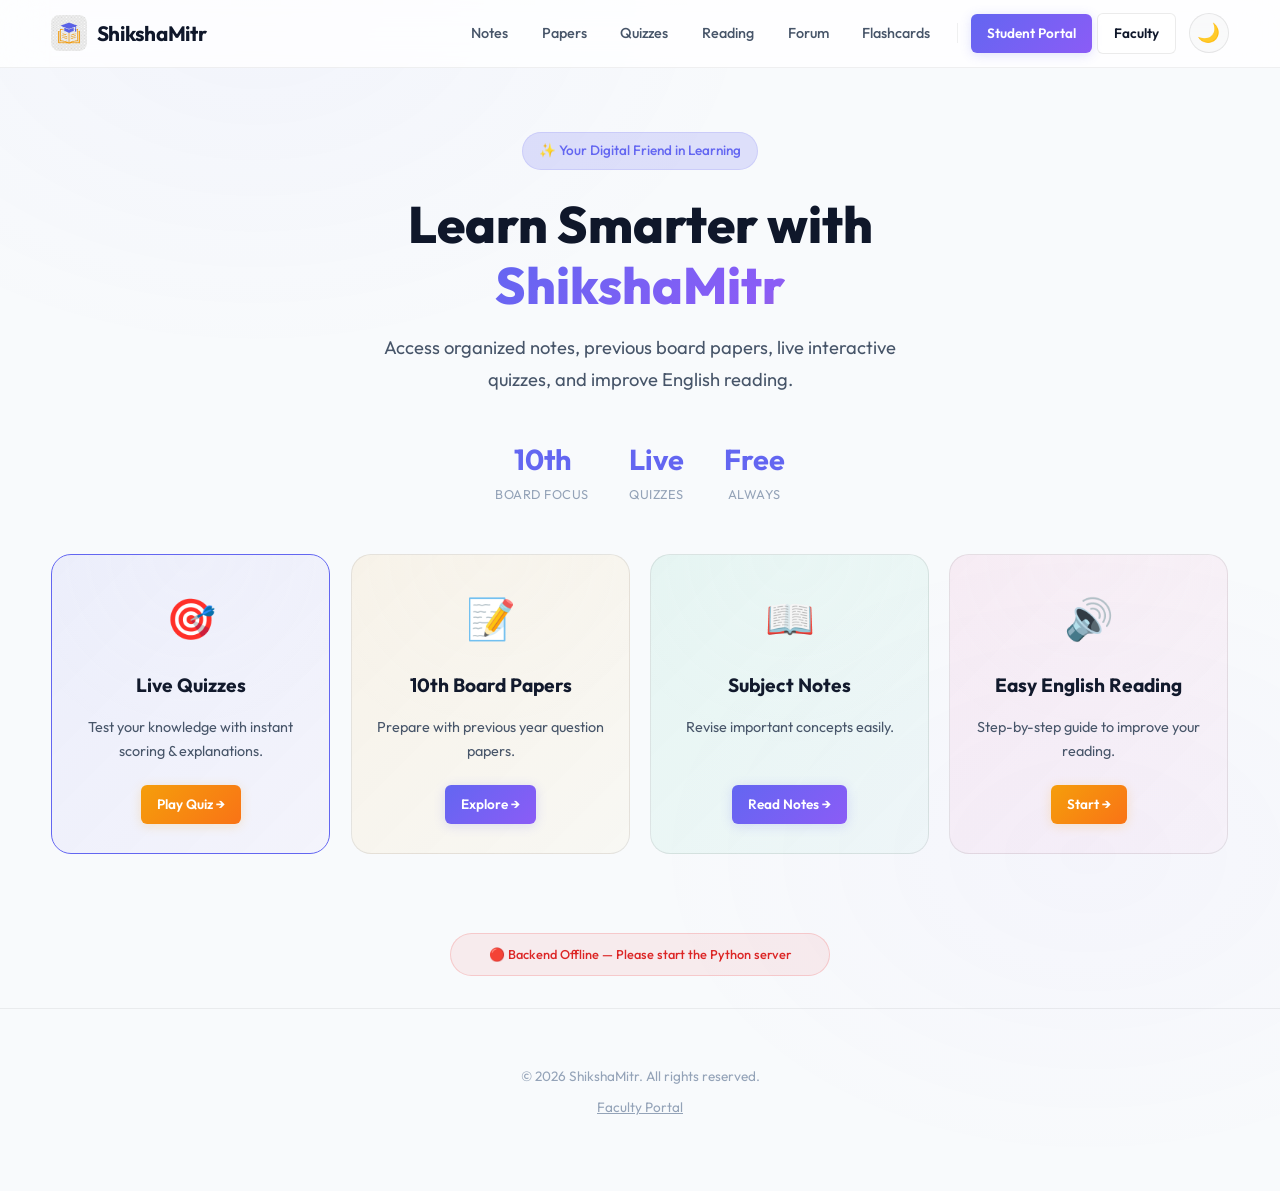
==== commit e99a9455: "fix(ui): remove emojis from global navigation to maintain formal tone" ====
--- a/frontend/index.html
+++ b/frontend/index.html
@@ -32,32 +32,26 @@
             </a>
             <nav class="nav-links">
                 <a href="materials.html?type=notes" class="nav-link">
-                    <span class="nav-icon">📚</span>
                     <span>Notes</span>
                 </a>
                 <a href="materials.html?type=board_paper" class="nav-link">
-                    <span class="nav-icon">📝</span>
                     <span>Papers</span>
                 </a>
                 <a href="quiz.html" class="nav-link">
-                    <span class="nav-icon">🎯</span>
                     <span>Quizzes</span>
                 </a>
                 <a href="reading.html" class="nav-link">
-                    <span class="nav-icon">🔤</span>
                     <span>Reading</span>
                 </a>
                 <a href="forum.html" class="nav-link">
-                    <span class="nav-icon">💬</span>
                     <span>Forum</span>
                 </a>
                 <a href="flashcards.html" class="nav-link">
-                    <span class="nav-icon">🧠</span>
                     <span>Flashcards</span>
                 </a>
                 <div style="width: 1px; height: 20px; background: var(--border-subtle); margin: 0 0.5rem;"></div>
-                <a href="student-login.html" class="btn btn-primary btn-sm" style="display: flex; gap: 0.3rem;"><span class="nav-icon">🎓</span> Student Portal</a>
-                <a href="faculty.html" class="btn btn-ghost btn-sm" style="display: flex; gap: 0.3rem;"><span class="nav-icon">👨‍🏫</span> Faculty</a>
+                <a href="student-login.html" class="btn btn-primary btn-sm">Student Portal</a>
+                <a href="faculty.html" class="btn btn-ghost btn-sm">Faculty</a>
                 <button id="theme-toggle-btn" class="theme-toggle" aria-label="Toggle theme">🌙</button>
             </nav>
         </div>
--- a/frontend/css/style.css
+++ b/frontend/css/style.css
@@ -8,6 +8,7 @@
 
 /* --- Light Theme (Default) --- */
 :root {
+    color-scheme: light;
     /* Primary Palette */
     --primary: #6366F1;
     --primary-light: #818CF8;
@@ -37,15 +38,15 @@
     --border-card: rgba(0, 0, 0, 0.08);
 
     /* Misc */
-    --radius-sm: 8px;
+    --radius-sm: 10px;
     --radius-md: 14px;
     --radius-lg: 20px;
     --radius-xl: 28px;
-    --shadow-card: 0 4px 24px rgba(0, 0, 0, 0.06);
-    --shadow-card-hover: 0 8px 32px rgba(0, 0, 0, 0.1);
-    --shadow-glow: 0 0 40px rgba(99, 102, 241, 0.1);
-    --transition-fast: 0.2s cubic-bezier(0.4, 0, 0.2, 1);
-    --transition-smooth: 0.4s cubic-bezier(0.4, 0, 0.2, 1);
+    --shadow-card: 0 2px 12px rgba(0, 0, 0, 0.04), 0 4px 24px rgba(0, 0, 0, 0.06);
+    --shadow-card-hover: 0 8px 32px rgba(99, 102, 241, 0.12), 0 4px 16px rgba(0,0,0,0.06);
+    --shadow-glow: 0 0 40px rgba(99, 102, 241, 0.12);
+    --transition-fast: 0.2s cubic-bezier(0.16, 1, 0.3, 1);
+    --transition-smooth: 0.45s cubic-bezier(0.16, 1, 0.3, 1);
 
     /* Card Gradient Overlays */
     --gradient-card-1: linear-gradient(135deg, rgba(99, 102, 241, 0.08), rgba(139, 92, 246, 0.04));
@@ -94,6 +95,7 @@
 
 /* --- Dark Theme --- */
 [data-theme="dark"] {
+    color-scheme: dark;
     --primary: #818CF8;
     --primary-light: #A5B4FC;
     --primary-dark: #6366F1;
@@ -159,6 +161,7 @@
 
 html {
     scroll-behavior: smooth;
+    -webkit-tap-highlight-color: transparent;
 }
 
 body {
@@ -203,6 +206,11 @@
     margin: 0 auto;
     position: relative;
     z-index: 1;
+}
+
+/* Global page-load transition */
+main {
+    animation: fadeInUp 0.5s cubic-bezier(0.16, 1, 0.3, 1) both;
 }
 
 a {
@@ -343,10 +351,12 @@
 }
 
 .hero h1 .gradient-text {
-    background: var(--gradient-text);
+    background: linear-gradient(135deg, var(--primary), #8B5CF6, var(--accent), var(--primary));
+    background-size: 300% 100%;
     -webkit-background-clip: text;
     -webkit-text-fill-color: transparent;
     background-clip: text;
+    animation: gradientShift 6s ease infinite;
 }
 
 .hero p {
@@ -354,7 +364,7 @@
     font-size: 1.15rem;
     max-width: 560px;
     margin: 0 auto 2rem;
-    animation: fadeInUp 0.6s ease-out 0.2s both;
+    animation: fadeInUp 0.6s cubic-bezier(0.16, 1, 0.3, 1) 0.2s both;
 }
 
 .hero-stats {
@@ -362,11 +372,17 @@
     justify-content: center;
     gap: 2.5rem;
     margin-top: 2.5rem;
-    animation: fadeInUp 0.6s ease-out 0.4s both;
+    animation: fadeInUp 0.6s cubic-bezier(0.16, 1, 0.3, 1) 0.4s both;
 }
 
 .stat-item {
     text-align: center;
+    transition: transform 0.3s cubic-bezier(0.16, 1, 0.3, 1);
+    cursor: default;
+}
+
+.stat-item:hover {
+    transform: scale(1.1);
 }
 
 .stat-number {
@@ -409,20 +425,21 @@
     padding: 1.8rem 1.5rem;
     border-radius: var(--radius-lg);
     text-align: center;
-    transition: var(--transition-smooth);
+    transition: transform 0.45s cubic-bezier(0.16, 1, 0.3, 1), box-shadow 0.45s cubic-bezier(0.16, 1, 0.3, 1), border-color 0.3s ease;
     display: flex;
     flex-direction: column;
     align-items: center;
     gap: 0.8rem;
     overflow: hidden;
     cursor: pointer;
-    animation: fadeInUp 0.5s ease-out both;
-}
-
-.feature-card:nth-child(1) { animation-delay: 0.1s; background: var(--gradient-card-1); }
-.feature-card:nth-child(2) { animation-delay: 0.2s; background: var(--gradient-card-2); }
-.feature-card:nth-child(3) { animation-delay: 0.3s; background: var(--gradient-card-3); }
-.feature-card:nth-child(4) { animation-delay: 0.4s; background: var(--gradient-card-4); }
+    animation: fadeInUp 0.6s cubic-bezier(0.16, 1, 0.3, 1) both;
+    will-change: transform;
+}
+
+.feature-card:nth-child(1) { animation-delay: 0.05s; background: var(--gradient-card-1); }
+.feature-card:nth-child(2) { animation-delay: 0.12s; background: var(--gradient-card-2); }
+.feature-card:nth-child(3) { animation-delay: 0.19s; background: var(--gradient-card-3); }
+.feature-card:nth-child(4) { animation-delay: 0.26s; background: var(--gradient-card-4); }
 
 .feature-card::before {
     content: '';
@@ -434,9 +451,19 @@
 }
 
 .feature-card:hover {
-    transform: translateY(-6px);
-    border-color: rgba(99, 102, 241, 0.2);
+    transform: translateY(-6px) scale(1.015);
+    border-color: rgba(99, 102, 241, 0.25);
     box-shadow: var(--shadow-card-hover), var(--shadow-glow);
+}
+
+.feature-card:active {
+    transform: translateY(-2px) scale(0.98);
+    transition-duration: 0.1s;
+}
+
+/* Card icon bounce on card hover */
+.feature-card:hover .card-icon {
+    animation: iconBounce 0.5s cubic-bezier(0.16, 1, 0.3, 1);
 }
 
 .card-icon {
@@ -472,19 +499,37 @@
     font-weight: 600;
     border-radius: var(--radius-sm);
     cursor: pointer;
-    transition: var(--transition-fast);
+    transition: transform 0.25s cubic-bezier(0.16, 1, 0.3, 1), box-shadow 0.25s ease;
     font-family: 'Outfit', sans-serif;
     box-shadow: 0 2px 12px rgba(99, 102, 241, 0.2);
     text-decoration: none;
+    position: relative;
+    overflow: hidden;
+}
+
+/* Ripple shimmer on hover */
+.btn::after {
+    content: '';
+    position: absolute;
+    inset: 0;
+    background: linear-gradient(105deg, transparent 40%, rgba(255,255,255,0.2) 50%, transparent 60%);
+    transform: translateX(-100%);
+    transition: none;
+}
+
+.btn:hover::after {
+    transform: translateX(100%);
+    transition: transform 0.6s ease;
 }
 
 .btn:hover {
-    transform: translateY(-2px);
-    box-shadow: 0 4px 20px rgba(99, 102, 241, 0.35);
+    transform: translateY(-2px) scale(1.02);
+    box-shadow: 0 6px 24px rgba(99, 102, 241, 0.35);
 }
 
 .btn:active {
-    transform: translateY(0);
+    transform: translateY(0) scale(0.97);
+    transition-duration: 0.1s;
 }
 
 .btn-accent {
@@ -514,6 +559,47 @@
     font-size: 0.85rem;
     border-radius: 6px;
 }
+
+/* --- Forms & Inputs --- */
+.form-group {
+    margin-bottom: 1.25rem;
+    animation: fadeInUp 0.4s cubic-bezier(0.16, 1, 0.3, 1) both;
+}
+
+.form-group label {
+    display: block;
+    margin-bottom: 0.4rem;
+    font-weight: 600;
+    color: var(--text-primary);
+    font-size: 0.9rem;
+}
+
+.form-control, .form-input, select.form-input {
+    width: 100%;
+    padding: 0.85rem 1rem;
+    border: 1.5px solid var(--border-card);
+    border-radius: var(--radius-sm);
+    background: var(--bg-glass);
+    color: var(--text-primary);
+    font-size: 1rem;
+    font-family: 'Outfit', sans-serif;
+    transition: border-color 0.25s ease, box-shadow 0.25s ease, transform 0.2s cubic-bezier(0.16, 1, 0.3, 1);
+}
+
+.form-control:focus, .form-input:focus, select.form-input:focus {
+    outline: none;
+    border-color: var(--primary);
+    box-shadow: 0 0 0 4px var(--primary-glow);
+    background: var(--bg-card);
+    transform: scale(1.01);
+}
+
+/* Force solid colors for dropdown options to prevent unreadable text on Chrome/Windows */
+option {
+    background-color: var(--select-option-bg, #1E1E2E) !important;
+    color: var(--text-primary) !important;
+}
+
 
 /* --- Utilities --- */
 .hidden {
@@ -675,8 +761,13 @@
 .material-item-card:hover {
     background: var(--bg-card-hover);
     border-color: rgba(99, 102, 241, 0.15);
-    transform: translateY(-2px);
-    box-shadow: var(--shadow-card);
+    transform: translateY(-3px);
+    box-shadow: var(--shadow-card-hover);
+}
+
+.material-item-card:active {
+    transform: translateY(0) scale(0.98);
+    transition-duration: 0.1s;
 }
 
 .material-info h4 {
@@ -885,7 +976,7 @@
 @keyframes fadeInUp {
     from {
         opacity: 0;
-        transform: translateY(20px);
+        transform: translateY(24px);
     }
     to {
         opacity: 1;
@@ -904,6 +995,11 @@
     }
 }
 
+@keyframes fadeIn {
+    from { opacity: 0; }
+    to { opacity: 1; }
+}
+
 @keyframes pulse {
     0%, 100% { transform: scale(1); }
     50% { transform: scale(1.05); }
@@ -912,6 +1008,31 @@
 @keyframes shimmer {
     0% { background-position: -200% center; }
     100% { background-position: 200% center; }
+}
+
+@keyframes iconBounce {
+    0% { transform: scale(1); }
+    30% { transform: scale(1.25) rotate(-8deg); }
+    50% { transform: scale(0.9) rotate(4deg); }
+    70% { transform: scale(1.1); }
+    100% { transform: scale(1); }
+}
+
+@keyframes slideInRight {
+    from {
+        opacity: 0;
+        transform: translateX(20px);
+    }
+    to {
+        opacity: 1;
+        transform: translateX(0);
+    }
+}
+
+@keyframes gradientShift {
+    0% { background-position: 0% 50%; }
+    50% { background-position: 100% 50%; }
+    100% { background-position: 0% 50%; }
 }
 
 .animate-pulse {
@@ -958,44 +1079,64 @@
         right: 0;
         z-index: 200;
         background: var(--bg-header);
-        backdrop-filter: blur(20px);
-        -webkit-backdrop-filter: blur(20px);
+        backdrop-filter: blur(24px) saturate(1.8);
+        -webkit-backdrop-filter: blur(24px) saturate(1.8);
         border-top: 1px solid var(--border-subtle);
-        padding: 0.4rem 0.5rem;
-        padding-bottom: calc(0.4rem + env(safe-area-inset-bottom, 0px));
+        padding: 0.35rem 0.5rem;
+        padding-bottom: calc(0.35rem + env(safe-area-inset-bottom, 0px));
         justify-content: space-around;
         align-items: center;
+        box-shadow: 0 -4px 20px rgba(0, 0, 0, 0.04);
     }
 
     .bottom-nav-link {
         display: flex;
         flex-direction: column;
         align-items: center;
-        gap: 0.15rem;
+        gap: 0.2rem;
         padding: 0.4rem 0.8rem;
         border-radius: var(--radius-sm);
         color: var(--text-muted);
         font-size: 0.65rem;
         font-weight: 500;
         text-decoration: none;
-        transition: var(--transition-fast);
+        transition: color 0.2s ease, transform 0.2s cubic-bezier(0.16, 1, 0.3, 1);
         min-width: 56px;
-        /* 44px min touch target */
-        min-height: 44px;
+        min-height: 48px;
         justify-content: center;
+        position: relative;
     }
 
     .bottom-nav-link .bnav-icon {
         font-size: 1.3rem;
         line-height: 1;
+        transition: transform 0.25s cubic-bezier(0.16, 1, 0.3, 1);
     }
 
     .bottom-nav-link.active {
         color: var(--primary);
+        font-weight: 600;
+    }
+
+    /* Active dot indicator */
+    .bottom-nav-link.active::after {
+        content: '';
+        position: absolute;
+        bottom: 2px;
+        width: 5px;
+        height: 5px;
+        background: var(--primary);
+        border-radius: 50%;
+        animation: fadeIn 0.3s ease;
+    }
+
+    .bottom-nav-link.active .bnav-icon {
+        transform: scale(1.15);
     }
 
     .bottom-nav-link:active {
-        transform: scale(0.92);
+        transform: scale(0.9);
+        transition-duration: 0.08s;
     }
 
     .bottom-nav-theme-btn {
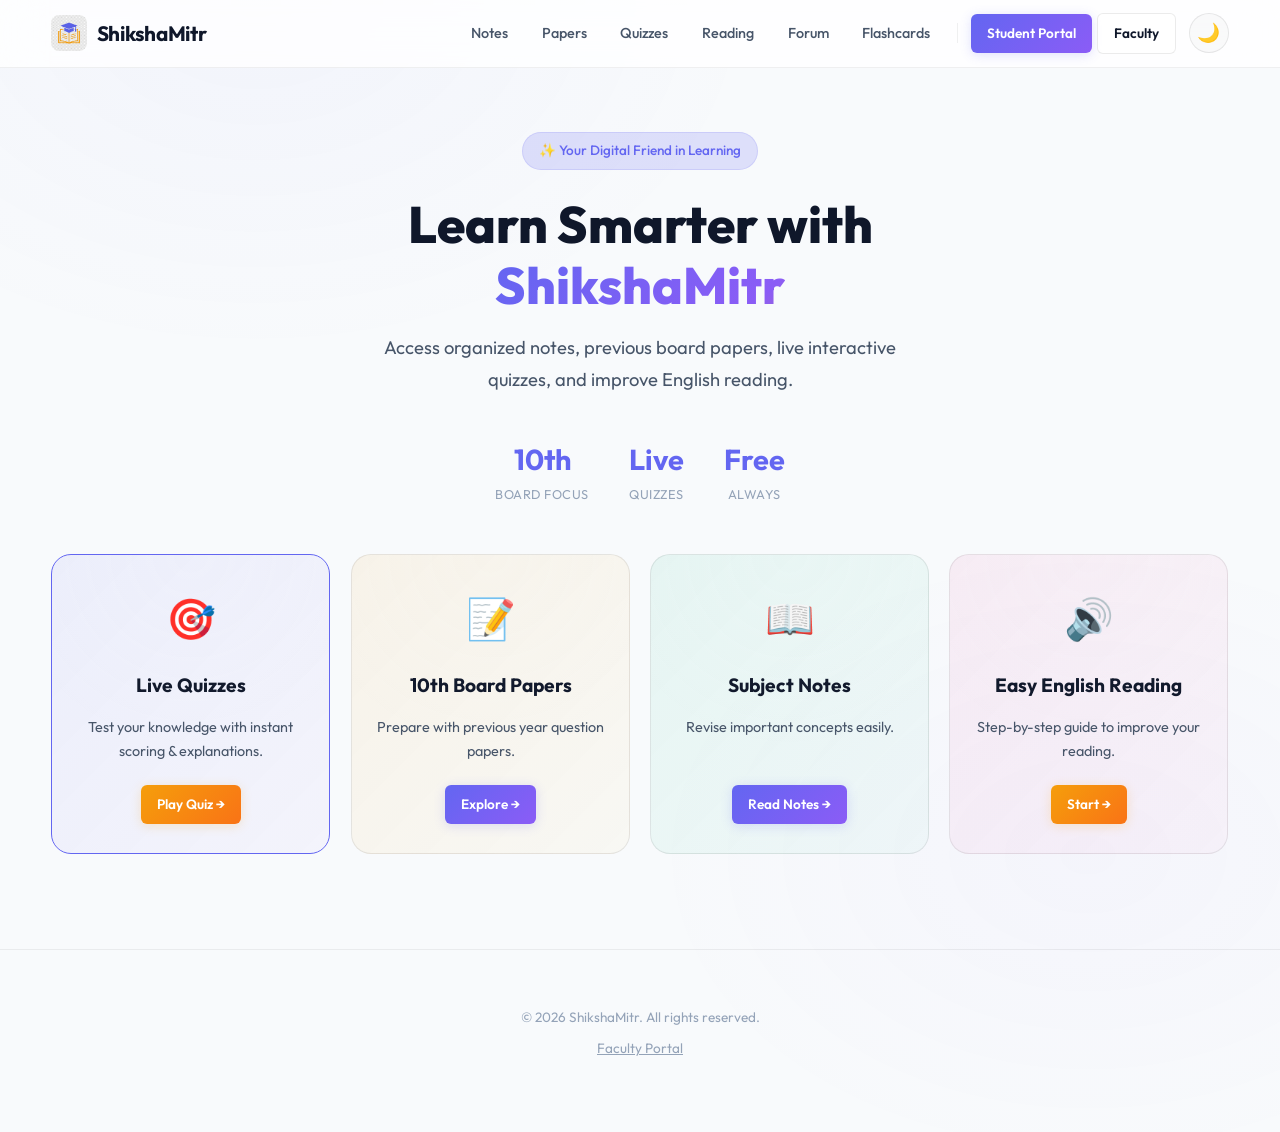
==== commit 45d6b58b: "feat(ui): remove backend online / MongoDB status pill from all pages" ====
--- a/frontend/index.html
+++ b/frontend/index.html
@@ -1,6 +1,8 @@
 <!DOCTYPE html>
 <html lang="en">
 <head>
+    <!-- Prevent dark mode flash -->
+    <script src="js/theme.js"></script>
     <!-- Google tag (gtag.js) -->
     <script async src="https://www.googletagmanager.com/gtag/js?id=G-2N8TR3HLN2"></script>
     <script>
@@ -21,8 +23,7 @@
     <link rel="apple-touch-icon" href="images/logo-icon.png">
     <link rel="manifest" href="manifest.json">
     <link rel="stylesheet" href="css/style.css">
-    <script src="js/theme.js"></script>
-</head>
+    </head>
 <body>
     <header>
         <div class="container header-container">
@@ -113,10 +114,6 @@
                 <span class="btn btn-sm btn-accent">Start →</span>
             </a>
         </section>
-
-        <section id="api-status-section" class="api-status hidden">
-            <p id="api-message">Checking server status...</p>
-        </section>
     </main>
 
     <footer>
--- a/frontend/css/style.css
+++ b/frontend/css/style.css
@@ -1616,3 +1616,53 @@
     }
 }
 
+
+
+/* --- Empty States --- */
+.empty-state {
+    display: flex;
+    flex-direction: column;
+    align-items: center;
+    justify-content: center;
+    text-align: center;
+    padding: 4rem 2rem;
+    background: var(--bg-card);
+    border: 1px dashed var(--border-card);
+    border-radius: var(--radius-lg);
+    margin: 2rem 0;
+    color: var(--text-secondary);
+    animation: fadeIn 0.4s ease-out;
+}
+
+.empty-icon {
+    font-size: 3rem;
+    color: var(--text-muted);
+    margin-bottom: 1rem;
+    background: var(--bg-surface);
+    height: 80px;
+    width: 80px;
+    display: flex;
+    align-items: center;
+    justify-content: center;
+    border-radius: 50%;
+    opacity: 0.8;
+}
+
+.empty-icon svg {
+    width: 40px;
+    height: 40px;
+    stroke: var(--text-muted);
+}
+
+.empty-state h3 {
+    font-size: 1.25rem;
+    font-weight: 600;
+    color: var(--text-primary);
+    margin-bottom: 0.5rem;
+}
+
+.empty-state p {
+    font-size: 0.95rem;
+    max-width: 400px;
+    line-height: 1.5;
+}
